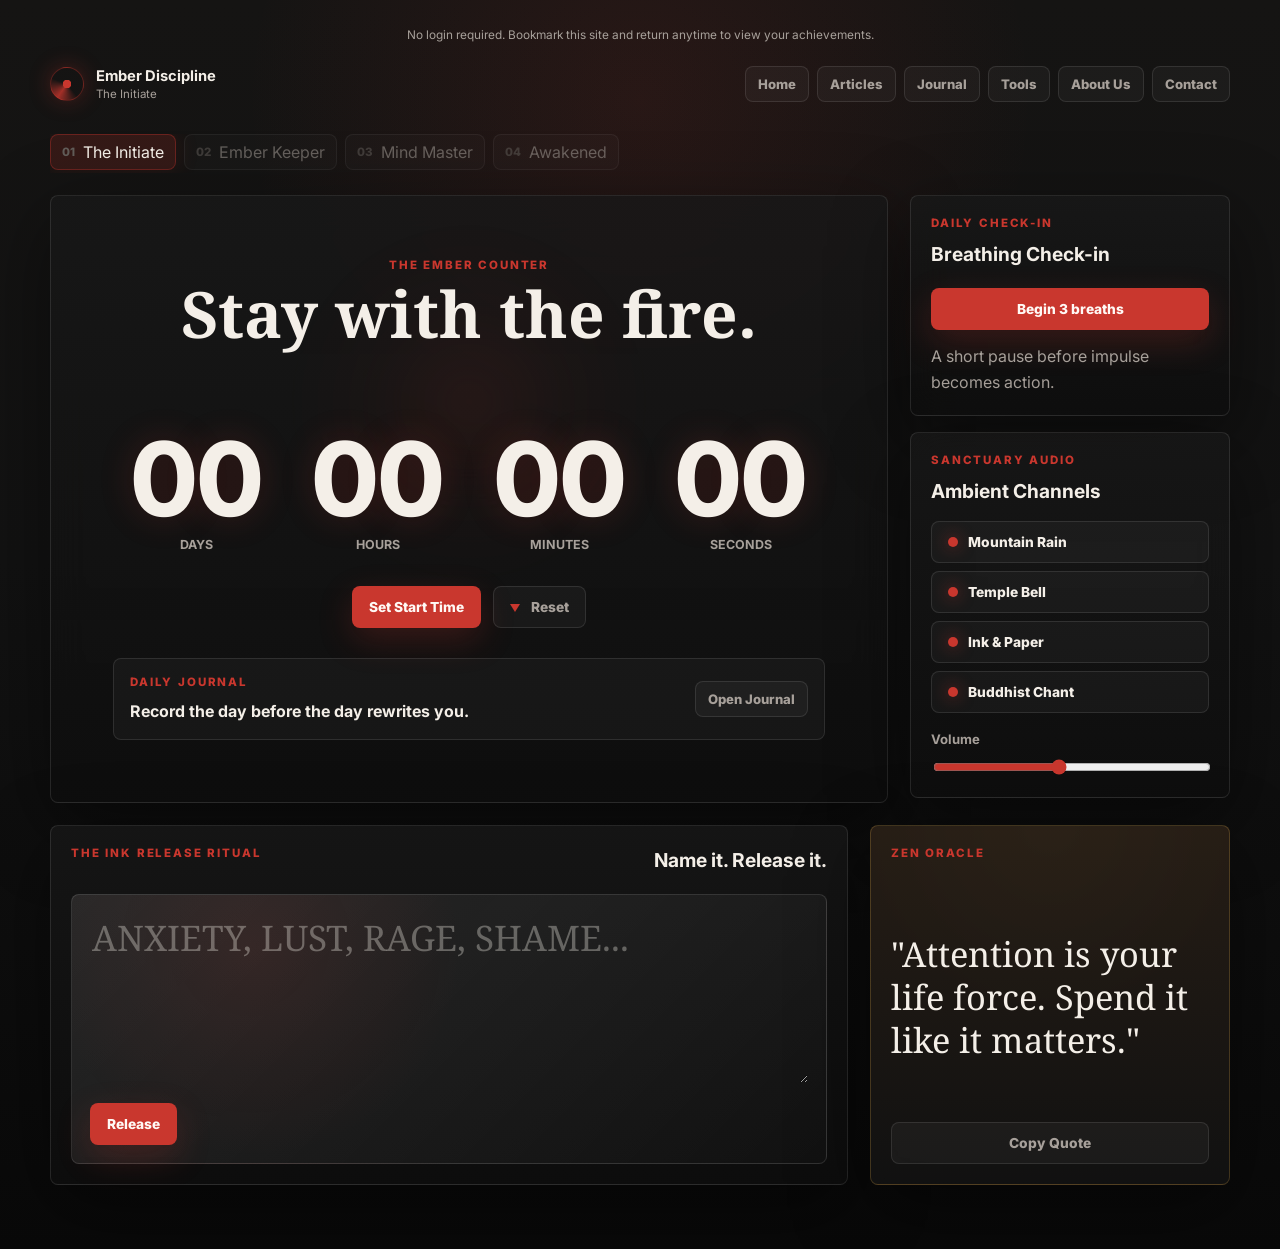
==== index.html @ 7291cd8a "Initial dopamine detox site" ====
<!doctype html>
<html lang="en">
<head>
  <meta charset="utf-8">
  <meta name="viewport" content="width=device-width, initial-scale=1">
  <meta name="description" content="A private dopamine detox, habit-change, and self-improvement tool stored locally in your browser.">
  <title>Ember Discipline | Dopamine Detox</title>
  <link rel="preconnect" href="https://fonts.googleapis.com">
  <link rel="preconnect" href="https://fonts.gstatic.com" crossorigin>
  <link href="https://fonts.googleapis.com/css2?family=Inter:wght@400;500;600;700;800&family=Noto+Serif:wght@500;700&display=swap" rel="stylesheet">
  <link rel="stylesheet" href="styles.css?v=20260625-7">
  <script src="main.js?v=20260625-7" defer></script>
  <script type="application/ld+json">
    {
      "@context": "https://schema.org",
      "@type": "WebApplication",
      "name": "Ember Discipline",
      "applicationCategory": "HealthApplication",
      "description": "A privacy-first self-improvement tool for people who want to plan better, break harmful habits, manage urges, and build long-term discipline without creating an account.",
      "operatingSystem": "Any",
      "offers": {
        "@type": "Offer",
        "price": "0",
        "priceCurrency": "USD"
      }
    }
  </script>
</head>
<body>
  <div class="ambient-bg" aria-hidden="true"></div>
  <div class="grain-layer" aria-hidden="true"></div>

  <main class="app-shell">
    <p class="privacy-note">
      No login required. Bookmark this site and return anytime to view your achievements.
    </p>

    <header class="topbar" aria-label="Site navigation">
      <a class="brand-mark" href="index.html" aria-label="Ember Discipline home">
        <span class="brand-symbol" aria-hidden="true"></span>
        <span>
          <strong>Ember Discipline</strong>
          <small id="current-rank-title">The Initiate</small>
        </span>
      </a>

      <nav class="main-nav" aria-label="Primary navigation">
        <a href="index.html">Home</a>
        <a href="articles.html">Articles</a>
        <a href="journal.html">Journal</a>
        <a href="tools.html">Tools</a>
        <a href="about.html">About Us</a>
        <a href="contact.html">Contact</a>
      </nav>
    </header>

    <section class="rank-strip" aria-label="Rank system">
      <nav class="rank-rail">
        <button class="rank-badge is-active" type="button" data-rank-index="0" data-min-days="0" title="The Initiate: the first quiet decision.">
          <span>01</span>
          The Initiate
        </button>
        <button class="rank-badge is-locked" type="button" data-rank-index="1" data-min-days="3" title="Locked until day 3.">
          <span>02</span>
          Ember Keeper
        </button>
        <button class="rank-badge is-locked" type="button" data-rank-index="2" data-min-days="7" title="Locked until day 7.">
          <span>03</span>
          Mind Master
        </button>
        <button class="rank-badge is-locked" type="button" data-rank-index="3" data-min-days="30" title="Locked until day 30.">
          <span>04</span>
          Awakened
        </button>
      </nav>
    </section>

    <section class="hero-grid" id="home" aria-label="Ember counter and sanctuary controls">
      <article class="counter-stage" id="ember-counter">
        <div class="ember-aura" id="ember-aura" aria-hidden="true"></div>
        <p class="section-kicker">The Ember Counter</p>
        <h1>Stay with the fire.</h1>

        <div class="timer-display" aria-live="polite">
          <div class="time-unit">
            <strong id="days">00</strong>
            <span>Days</span>
          </div>
          <div class="time-unit">
            <strong id="hours">00</strong>
            <span>Hours</span>
          </div>
          <div class="time-unit">
            <strong id="minutes">00</strong>
            <span>Minutes</span>
          </div>
          <div class="time-unit">
            <strong id="seconds">00</strong>
            <span>Seconds</span>
          </div>
        </div>

        <div class="counter-actions">
          <button class="primary-action" id="start-button" type="button">Set Start Time</button>
          <button class="reset-action" id="reset-button" type="button" aria-label="Reset current streak">
            <span aria-hidden="true"></span>
            Reset
          </button>
        </div>

        <section class="forum-teaser" aria-label="Journal preview">
          <div>
            <p class="section-kicker">Daily Journal</p>
            <h2>Record the day before the day rewrites you.</h2>
          </div>
          <a class="ghost-link" href="journal.html">Open Journal</a>
        </section>

        <div class="ad-slot ad-slot-wide" aria-label="Advertisement placeholder">
          <span>AdSense 728 x 90</span>
        </div>
      </article>

      <aside class="side-panel" aria-label="Sanctuary controls">
        <section class="mini-panel checkin-panel">
          <div>
            <p class="section-kicker">Daily Check-in</p>
            <h2>Breathing Check-in</h2>
          </div>
          <button class="breath-button" id="breath-button" type="button">
            Begin 3 breaths
          </button>
          <p class="soft-copy" id="checkin-status">A short pause before impulse becomes action.</p>
        </section>

        <section class="mini-panel audio-panel">
          <div>
            <p class="section-kicker">Sanctuary Audio</p>
            <h2>Ambient Channels</h2>
          </div>

          <div class="audio-list" aria-label="Ambient audio channels">
            <button class="audio-row" type="button" data-audio-channel="rain" aria-pressed="false" onclick="window.EmberDisciplineAudio.toggle('rain')">
              <span class="audio-icon" aria-hidden="true"></span>
              Mountain Rain
            </button>
            <button class="audio-row" type="button" data-audio-channel="bell" aria-pressed="false" onclick="window.EmberDisciplineAudio.toggle('bell')">
              <span class="audio-icon" aria-hidden="true"></span>
              Temple Bell
            </button>
            <button class="audio-row" type="button" data-audio-channel="paper" aria-pressed="false" onclick="window.EmberDisciplineAudio.toggle('paper')">
              <span class="audio-icon" aria-hidden="true"></span>
              Ink & Paper
            </button>
            <button class="audio-row" type="button" data-audio-channel="chant" aria-pressed="false" onclick="window.EmberDisciplineAudio.toggle('chant')">
              <span class="audio-icon" aria-hidden="true"></span>
              Buddhist Chant
            </button>
          </div>

          <label class="volume-control" for="sanctuary-volume">
            <span>Volume</span>
            <input id="sanctuary-volume" type="range" min="0" max="100" value="45">
          </label>

          <audio id="audio-rain" preload="none" loop src=""></audio>
          <audio id="audio-bell" preload="none" loop src=""></audio>
          <audio id="audio-paper" preload="none" loop src=""></audio>
          <audio id="audio-chant" preload="none" loop src=""></audio>
        </section>

        <div class="ad-slot ad-slot-box" aria-label="Advertisement placeholder">
          <span>AdSense 300 x 250</span>
        </div>
      </aside>
    </section>

    <section class="ritual-grid" aria-label="Release ritual and oracle card">
      <article class="paper-panel" id="ink-release">
        <div class="panel-heading">
          <p class="section-kicker">The Ink Release Ritual</p>
          <h2>Name it. Release it.</h2>
        </div>
        <div class="paper-surface">
          <div class="release-stage" id="release-stage">
            <textarea id="release-input" placeholder="ANXIETY, LUST, RAGE, SHAME..." aria-label="Write the urge or emotion to release"></textarea>
            <p class="release-ink" id="release-ink" aria-hidden="true"></p>
            <p class="release-message" id="release-message" hidden>
              The urge has passed. You are back in control.
            </p>
          </div>
          <div class="release-actions">
            <button class="primary-action" id="release-button" type="button">Release</button>
            <button class="ghost-action" id="write-again-button" type="button" hidden>Write Again</button>
          </div>
        </div>
      </article>

      <article class="oracle-card" id="oracle-card">
        <p class="section-kicker">Zen Oracle</p>
        <figure class="oracle-image-wrap" id="inline-oracle-image-wrap" hidden>
          <img id="inline-oracle-image" alt="Zen oracle card artwork">
        </figure>
        <blockquote id="inline-oracle-quote">
          "The index of your potential is your self-control."
        </blockquote>
        <button class="ghost-action" id="inline-copy-quote" type="button">Copy Quote</button>
      </article>
    </section>
  </main>

  <section class="ritual-overlay" id="breathing-overlay" hidden aria-live="polite" aria-label="Breathing ritual">
    <div class="breathing-dialog">
      <div class="breathing-bubble" id="breathing-bubble" aria-hidden="true"></div>
      <p class="section-kicker">Breathing Ritual</p>
      <h2 id="breathing-phase">Inhale</h2>
      <p id="breathing-progress">Cycle 1 of 3</p>
    </div>
  </section>

  <section class="ritual-overlay" id="oracle-overlay" hidden aria-label="Zen oracle card">
    <article class="oracle-modal">
      <button class="modal-close" id="close-oracle" type="button" aria-label="Close oracle card">×</button>
      <p class="section-kicker">Zen Oracle Card</p>
      <figure class="oracle-image-wrap modal-oracle-image-wrap" id="modal-oracle-image-wrap" hidden>
        <img id="modal-oracle-image" alt="Zen oracle card artwork">
      </figure>
      <blockquote id="modal-oracle-quote">
        "The index of your potential is your self-control."
      </blockquote>
      <button class="primary-action" id="modal-copy-quote" type="button">Copy Quote</button>
    </article>
  </section>
</body>
</html>
---- styles.css ----
:root {
  --bg: #121212;
  --bg-deep: #090909;
  --surface: rgba(24, 24, 24, 0.78);
  --surface-strong: rgba(32, 30, 29, 0.92);
  --paper: rgba(230, 224, 211, 0.08);
  --line: rgba(255, 255, 255, 0.1);
  --line-strong: rgba(201, 55, 46, 0.36);
  --text: #f4efe8;
  --muted: #a7a09a;
  --dim: #625d59;
  --cinnabar: #c9372e;
  --cinnabar-soft: rgba(201, 55, 46, 0.18);
  --gold: #d8a84a;
  --shadow: 0 24px 80px rgba(0, 0, 0, 0.44);
  --radius: 8px;
  --content: min(1180px, calc(100vw - 32px));
  color-scheme: dark;
}

* {
  box-sizing: border-box;
}

html {
  min-height: 100%;
  background: var(--bg);
}

body {
  min-height: 100vh;
  margin: 0;
  overflow-x: hidden;
  font-family: Inter, system-ui, -apple-system, BlinkMacSystemFont, "Segoe UI", sans-serif;
  color: var(--text);
  background: radial-gradient(circle at 50% 8%, rgba(201, 55, 46, 0.11), transparent 30%),
    linear-gradient(180deg, #151413 0%, var(--bg) 45%, var(--bg-deep) 100%);
}

button,
textarea,
input {
  font: inherit;
}

button {
  color: inherit;
}

/* EN: Slow Cyber Zen atmospheric wash. CN: 缓慢流动的禅意科技背景。 */
.ambient-bg {
  position: fixed;
  inset: -20%;
  z-index: -3;
  background:
    radial-gradient(circle at 16% 18%, rgba(201, 55, 46, 0.16), transparent 28%),
    radial-gradient(circle at 78% 72%, rgba(216, 168, 74, 0.08), transparent 24%),
    linear-gradient(120deg, transparent, rgba(255, 255, 255, 0.035), transparent);
  filter: blur(28px);
  opacity: 0.88;
  animation: drift 18s ease-in-out infinite alternate;
}

.grain-layer {
  position: fixed;
  inset: 0;
  z-index: -2;
  pointer-events: none;
  opacity: 0.22;
  background-image:
    linear-gradient(rgba(255, 255, 255, 0.025) 1px, transparent 1px),
    linear-gradient(90deg, rgba(255, 255, 255, 0.018) 1px, transparent 1px);
  background-size: 44px 44px;
  mask-image: radial-gradient(circle at center, black 0%, transparent 78%);
}

.app-shell {
  width: var(--content);
  margin: 0 auto;
  padding: 28px 0 64px;
}

.privacy-note {
  margin: 0 0 12px;
  color: var(--muted);
  font-size: 0.74rem;
  text-align: center;
}

.topbar {
  display: flex;
  align-items: center;
  justify-content: space-between;
  gap: 20px;
  padding: 12px 0 32px;
}

.main-nav {
  display: flex;
  align-items: center;
  gap: 8px;
  flex-wrap: wrap;
  justify-content: flex-end;
}

.main-nav a,
.ghost-link {
  min-height: 36px;
  display: inline-flex;
  align-items: center;
  justify-content: center;
  border: 1px solid var(--line);
  border-radius: var(--radius);
  padding: 0 12px;
  color: var(--muted);
  background: rgba(255, 255, 255, 0.035);
  text-decoration: none;
  font-size: 0.82rem;
  font-weight: 800;
}

.main-nav a:hover,
.main-nav a[aria-current="page"],
.ghost-link:hover {
  border-color: var(--line-strong);
  color: var(--text);
}

.rank-strip {
  margin-bottom: 22px;
}

.brand-mark {
  display: inline-flex;
  align-items: center;
  gap: 12px;
  color: inherit;
  text-decoration: none;
}

.brand-symbol {
  width: 34px;
  height: 34px;
  border: 1px solid var(--line-strong);
  border-radius: 50%;
  background: radial-gradient(circle, var(--cinnabar) 0 18%, transparent 20%),
    conic-gradient(from 140deg, transparent, rgba(201, 55, 46, 0.8), transparent 42%);
  box-shadow: 0 0 22px rgba(201, 55, 46, 0.28);
}

.brand-mark strong,
.brand-mark small {
  display: block;
}

.brand-mark strong {
  font-size: 0.92rem;
  letter-spacing: 0;
}

.brand-mark small {
  margin-top: 2px;
  color: var(--muted);
  font-size: 0.72rem;
}

.rank-rail {
  display: flex;
  gap: 8px;
  overflow-x: auto;
  padding-bottom: 3px;
}

.rank-badge {
  display: inline-flex;
  align-items: center;
  gap: 8px;
  min-height: 36px;
  white-space: nowrap;
  border: 1px solid var(--line);
  border-radius: var(--radius);
  padding: 0 11px;
  background: rgba(255, 255, 255, 0.035);
  color: var(--muted);
  cursor: default;
}

.rank-badge span {
  color: var(--dim);
  font-size: 0.72rem;
  font-weight: 800;
}

.rank-badge.is-active {
  border-color: var(--line-strong);
  background: var(--cinnabar-soft);
  color: var(--text);
  box-shadow: 0 0 24px rgba(201, 55, 46, 0.14);
}

.rank-badge.is-achieved {
  border-color: rgba(201, 55, 46, 0.22);
  color: #d9d0ca;
  background: rgba(201, 55, 46, 0.07);
}

.rank-badge.is-locked {
  opacity: 0.54;
}

.rank-badge[data-rank-index="3"].is-active {
  border-color: rgba(216, 168, 74, 0.66);
  background: rgba(216, 168, 74, 0.12);
  box-shadow: 0 0 30px rgba(216, 168, 74, 0.22);
  animation: awakenedBreath 3.8s ease-in-out infinite;
}

.hero-grid {
  display: grid;
  grid-template-columns: minmax(0, 1fr) 320px;
  gap: 22px;
  align-items: start;
}

.counter-stage,
.mini-panel,
.paper-panel,
.oracle-card {
  border: 1px solid var(--line);
  border-radius: var(--radius);
  background: linear-gradient(180deg, var(--surface), rgba(14, 14, 14, 0.76));
  box-shadow: var(--shadow);
  backdrop-filter: blur(18px);
}

.counter-stage {
  position: relative;
  overflow: hidden;
  min-height: 580px;
  padding: clamp(30px, 5vw, 62px);
  text-align: center;
}

.ember-aura {
  position: absolute;
  top: 34%;
  left: 50%;
  width: min(58vw, 560px);
  aspect-ratio: 1;
  transform: translate(-50%, -50%) scale(var(--ember-scale, 0.72));
  border-radius: 50%;
  background: radial-gradient(circle, rgba(201, 55, 46, 0.28), rgba(201, 55, 46, 0.09) 32%, transparent 65%);
  filter: blur(18px);
  opacity: var(--ember-opacity, 0.35);
  animation: emberPulse 5s ease-in-out infinite;
}

.counter-stage > *:not(.ember-aura) {
  position: relative;
  z-index: 1;
}

.section-kicker {
  margin: 0 0 12px;
  color: var(--cinnabar);
  font-size: 0.72rem;
  font-weight: 800;
  letter-spacing: 0.16em;
  text-transform: uppercase;
}

h1,
h2 {
  margin: 0;
  letter-spacing: 0;
}

h1 {
  font-family: "Noto Serif", Georgia, serif;
  font-size: clamp(2.15rem, 5vw, 4.9rem);
  line-height: 0.95;
}

h2 {
  font-size: 1.2rem;
}

.timer-display {
  display: grid;
  grid-template-columns: repeat(4, minmax(0, 1fr));
  gap: 14px;
  margin: clamp(42px, 8vw, 88px) auto 34px;
}

.time-unit {
  min-width: 0;
}

.time-unit strong {
  display: block;
  font-size: clamp(2.45rem, 8vw, 7rem);
  line-height: 0.9;
  font-weight: 800;
  font-variant-numeric: tabular-nums;
  text-shadow: 0 0 34px rgba(201, 55, 46, 0.22);
}

.time-unit span {
  display: block;
  margin-top: 12px;
  color: var(--muted);
  font-size: 0.78rem;
  font-weight: 700;
  text-transform: uppercase;
}

.counter-actions {
  display: flex;
  justify-content: center;
  align-items: center;
  gap: 12px;
  flex-wrap: wrap;
}

.primary-action,
.ghost-action,
.breath-button,
.reset-action,
.audio-row {
  min-height: 42px;
  border-radius: var(--radius);
  border: 1px solid transparent;
  padding: 0 16px;
  font-size: 0.86rem;
  font-weight: 800;
  cursor: pointer;
  transition: transform 180ms ease, border-color 180ms ease, background 180ms ease, opacity 180ms ease;
}

.primary-action,
.breath-button {
  background: var(--cinnabar);
  color: #fff9f5;
  box-shadow: 0 12px 34px rgba(201, 55, 46, 0.22);
}

.primary-action.as-link {
  display: inline-flex;
  align-items: center;
  justify-content: center;
  text-decoration: none;
}

.primary-action:hover,
.breath-button:hover,
.ghost-action:hover,
.reset-action:hover,
.audio-row:hover {
  transform: translateY(-1px);
}

.reset-action,
.ghost-action {
  border-color: var(--line);
  background: rgba(255, 255, 255, 0.04);
  color: var(--muted);
}

.reset-action span {
  display: inline-block;
  width: 0;
  height: 0;
  margin-right: 8px;
  border-left: 5px solid transparent;
  border-right: 5px solid transparent;
  border-top: 8px solid var(--cinnabar);
  vertical-align: middle;
}

.ad-slot {
  display: grid;
  place-items: center;
  border: 1px dashed rgba(255, 255, 255, 0.2);
  border-radius: var(--radius);
  color: rgba(255, 255, 255, 0.42);
  background: rgba(255, 255, 255, 0.025);
  font-size: 0.78rem;
  text-transform: uppercase;
}

.ad-slot.is-hidden {
  display: none;
}

.ad-slot-wide {
  width: min(100%, 728px);
  height: 90px;
  margin: 34px auto 0;
}

.side-panel {
  display: grid;
  gap: 16px;
}

.mini-panel,
.paper-panel,
.oracle-card {
  padding: 20px;
}

.soft-copy {
  margin: 14px 0 0;
  color: var(--muted);
  line-height: 1.6;
}

.breath-button {
  width: 100%;
  margin-top: 22px;
}

.audio-list {
  display: grid;
  gap: 8px;
  margin-top: 18px;
}

.audio-row {
  display: flex;
  align-items: center;
  gap: 10px;
  width: 100%;
  border-color: var(--line);
  background: rgba(255, 255, 255, 0.035);
  color: var(--text);
  text-align: left;
}

.audio-row.is-playing {
  border-color: var(--line-strong);
  background: rgba(201, 55, 46, 0.12);
  box-shadow: 0 0 20px rgba(201, 55, 46, 0.12);
}

.audio-icon {
  width: 10px;
  height: 10px;
  border-radius: 50%;
  background: var(--cinnabar);
  box-shadow: 0 0 16px rgba(201, 55, 46, 0.6);
}

.audio-row.is-playing .audio-icon {
  animation: audioPulse 1.4s ease-in-out infinite;
}

audio {
  display: none;
}

.volume-control {
  display: grid;
  gap: 10px;
  margin-top: 18px;
  color: var(--muted);
  font-size: 0.82rem;
  font-weight: 700;
}

input[type="range"] {
  width: 100%;
  accent-color: var(--cinnabar);
}

.ad-slot-box {
  width: 300px;
  max-width: 100%;
  height: 250px;
}

.forum-teaser {
  display: flex;
  align-items: center;
  justify-content: space-between;
  gap: 16px;
  width: min(100%, 728px);
  margin: 30px auto 0;
  padding: 16px;
  border: 1px solid var(--line);
  border-radius: var(--radius);
  background: rgba(255, 255, 255, 0.035);
  text-align: left;
}

.forum-teaser h2 {
  font-size: 1rem;
  line-height: 1.35;
}

.ritual-grid {
  display: grid;
  grid-template-columns: minmax(0, 1fr) 360px;
  gap: 22px;
  margin-top: 22px;
}

.panel-heading {
  display: flex;
  justify-content: space-between;
  gap: 18px;
  align-items: end;
}

.paper-surface {
  margin-top: 22px;
  min-height: 260px;
  border: 1px solid rgba(255, 255, 255, 0.12);
  border-radius: var(--radius);
  padding: 18px;
  background:
    linear-gradient(135deg, rgba(255, 255, 255, 0.09), rgba(255, 255, 255, 0.02)),
    radial-gradient(circle at 24% 20%, rgba(201, 55, 46, 0.1), transparent 34%);
}

.release-stage {
  position: relative;
  min-height: 170px;
}

.release-stage.needs-attention {
  animation: attentionPulse 360ms ease;
}

textarea {
  width: 100%;
  min-height: 170px;
  resize: vertical;
  border: 0;
  outline: 0;
  color: var(--text);
  background: transparent;
  font-family: "Noto Serif", Georgia, serif;
  font-size: clamp(1.35rem, 3vw, 2.2rem);
  line-height: 1.25;
}

textarea::placeholder {
  color: rgba(244, 239, 232, 0.34);
}

.release-ink,
.release-message {
  position: absolute;
  inset: 0;
  display: grid;
  place-items: center;
  margin: 0;
  text-align: center;
  pointer-events: none;
}

.release-ink {
  padding: 16px;
  overflow-wrap: anywhere;
  color: var(--text);
  font-family: "Noto Serif", Georgia, serif;
  font-size: clamp(1.6rem, 4vw, 3.5rem);
  line-height: 1.12;
  opacity: 0;
  transform: translateY(8px) scale(0.98);
  filter: blur(0);
}

.release-message {
  color: #f1ddd6;
  font-family: "Noto Serif", Georgia, serif;
  font-size: clamp(1.1rem, 2.8vw, 1.7rem);
  line-height: 1.35;
  opacity: 0;
}

.release-stage.is-releasing textarea,
.release-stage.is-complete textarea {
  opacity: 0;
}

.release-stage.is-releasing .release-ink {
  animation: inkSmoke 2s ease-in forwards;
}

.release-stage.is-complete .release-message {
  opacity: 1;
  animation: messageRise 800ms ease-out both;
}

.release-actions {
  display: flex;
  gap: 10px;
  flex-wrap: wrap;
  margin-top: 16px;
}

button:disabled {
  cursor: wait;
  opacity: 0.62;
}

.oracle-card {
  min-height: 320px;
  display: flex;
  flex-direction: column;
  justify-content: space-between;
  border-color: rgba(216, 168, 74, 0.24);
  background:
    linear-gradient(180deg, rgba(42, 32, 23, 0.88), rgba(18, 18, 18, 0.88)),
    radial-gradient(circle at top, rgba(216, 168, 74, 0.2), transparent 50%);
}

.oracle-image-wrap {
  margin: 22px 0 0;
  border: 1px solid rgba(216, 168, 74, 0.24);
  border-radius: var(--radius);
  overflow: hidden;
  background: rgba(255, 255, 255, 0.04);
}

.oracle-image-wrap img {
  display: block;
  width: 100%;
  aspect-ratio: 3 / 4;
  object-fit: cover;
}

.modal-oracle-image-wrap {
  width: min(240px, 70vw);
  margin: 22px auto 0;
}

.articles-section,
.forum-section,
.utility-section,
.about-section,
.contact-section {
  margin-top: 22px;
  border: 1px solid var(--line);
  border-radius: var(--radius);
  background: linear-gradient(180deg, var(--surface), rgba(14, 14, 14, 0.76));
  box-shadow: var(--shadow);
  backdrop-filter: blur(18px);
  padding: 22px;
}

.articles-list {
  display: grid;
  gap: 14px;
  margin-top: 18px;
}

.seo-article {
  border: 1px solid var(--line);
  border-radius: var(--radius);
  background: rgba(255, 255, 255, 0.035);
  padding: 18px;
}

.seo-article h3 {
  margin: 0 0 10px;
  font-size: 1.15rem;
}

.seo-article p {
  color: #d9d0ca;
  line-height: 1.75;
}

.article-keywords {
  margin-top: 14px;
  color: var(--muted);
  font-size: 0.78rem;
}

.owner-editor {
  margin-top: 18px;
  border: 1px solid var(--line);
  border-radius: var(--radius);
  background: rgba(255, 255, 255, 0.025);
  padding: 12px 14px;
}

.owner-editor summary {
  cursor: pointer;
  color: var(--muted);
  font-weight: 800;
}

.owner-editor-grid {
  display: grid;
  gap: 10px;
  margin-top: 14px;
}

.owner-editor-grid textarea {
  min-height: 180px;
  border: 1px solid var(--line);
  border-radius: var(--radius);
  padding: 12px;
  font-family: Inter, system-ui, sans-serif;
  font-size: 0.95rem;
  background: rgba(255, 255, 255, 0.04);
}

.about-section {
  display: grid;
  grid-template-columns: minmax(340px, 0.9fr) minmax(0, 1.55fr);
  align-items: start;
  gap: clamp(28px, 5vw, 64px);
}

.about-section h1 {
  max-width: 10ch;
  font-size: clamp(2.45rem, 3.5vw, 4.1rem);
  line-height: 1.02;
  overflow-wrap: normal;
}

.about-copy {
  display: grid;
  gap: clamp(16px, 2.4vw, 30px);
  padding-top: 26px;
}

.about-copy p {
  margin: 0;
  color: #d9d0ca;
  line-height: 1.78;
  max-width: 74ch;
}

.forum-layout {
  display: grid;
  grid-template-columns: minmax(0, 1fr);
  gap: 18px;
  margin-top: 22px;
}

.forum-auth-panel,
.forum-compose-panel,
.forum-post,
.tool-placeholder {
  border: 1px solid var(--line);
  border-radius: var(--radius);
  background: rgba(255, 255, 255, 0.035);
  padding: 16px;
}

.forum-auth-panel h3,
.forum-compose-panel h3,
.forum-post h3,
.tool-placeholder h3 {
  margin: 0 0 10px;
  font-size: 1rem;
}

.form-grid,
.forum-compose-panel,
.adsense-control {
  display: grid;
  gap: 10px;
}

input[type="text"],
input[type="password"] {
  width: 100%;
  min-height: 42px;
  border: 1px solid var(--line);
  border-radius: var(--radius);
  padding: 0 12px;
  color: var(--text);
  background: rgba(255, 255, 255, 0.04);
  outline: none;
}

input[type="text"]:focus,
input[type="password"]:focus,
textarea:focus {
  border-color: var(--line-strong);
  box-shadow: 0 0 0 3px rgba(201, 55, 46, 0.1);
}

.forum-compose-panel textarea {
  min-height: 130px;
  border: 1px solid var(--line);
  border-radius: var(--radius);
  padding: 12px;
  font-family: Inter, system-ui, sans-serif;
  font-size: 0.95rem;
  background: rgba(255, 255, 255, 0.04);
}

.forum-posts {
  display: grid;
  gap: 12px;
  margin-top: 18px;
}

.forum-post-meta,
.forum-reply-meta {
  color: var(--muted);
  font-size: 0.78rem;
}

.forum-post-body,
.forum-reply-body {
  color: #d9d0ca;
  line-height: 1.6;
}

.forum-replies {
  display: grid;
  gap: 8px;
  margin-top: 12px;
  padding-left: 14px;
  border-left: 1px solid var(--line);
}

.forum-reply {
  padding: 10px;
  border-radius: var(--radius);
  background: rgba(255, 255, 255, 0.035);
}

.forum-reply-form {
  display: grid;
  gap: 8px;
  margin-top: 12px;
}

.forum-reply-form textarea {
  min-height: 88px;
  border: 1px solid var(--line);
  border-radius: var(--radius);
  padding: 10px;
  font-family: Inter, system-ui, sans-serif;
  font-size: 0.9rem;
  background: rgba(255, 255, 255, 0.04);
}

.utility-section {
  display: grid;
  grid-template-columns: minmax(0, 1fr) 360px;
  gap: 22px;
}

.tool-actions {
  display: flex;
  gap: 10px;
  flex-wrap: wrap;
}

.contact-section {
  display: flex;
  align-items: center;
  justify-content: space-between;
  gap: 18px;
  flex-wrap: wrap;
}

.oracle-card blockquote {
  margin: 34px 0;
  font-family: "Noto Serif", Georgia, serif;
  font-size: clamp(1.5rem, 3vw, 2.15rem);
  line-height: 1.25;
}

.ritual-overlay {
  position: fixed;
  inset: 0;
  z-index: 20;
  display: grid;
  place-items: center;
  padding: 22px;
  background: rgba(5, 5, 5, 0.72);
  backdrop-filter: blur(18px);
}

.ritual-overlay[hidden] {
  display: none;
}

.breathing-dialog,
.oracle-modal {
  width: min(100%, 460px);
  border: 1px solid var(--line-strong);
  border-radius: var(--radius);
  background: linear-gradient(180deg, rgba(28, 25, 24, 0.95), rgba(10, 10, 10, 0.95));
  box-shadow: 0 30px 100px rgba(0, 0, 0, 0.58);
  text-align: center;
}

.breathing-dialog {
  padding: 42px 24px;
}

.breathing-bubble {
  width: 148px;
  height: 148px;
  margin: 0 auto 24px;
  border-radius: 50%;
  border: 1px solid rgba(201, 55, 46, 0.42);
  background: radial-gradient(circle, rgba(201, 55, 46, 0.24), rgba(201, 55, 46, 0.06) 62%, transparent 70%);
  box-shadow: 0 0 46px rgba(201, 55, 46, 0.22);
  transition: transform 900ms ease, opacity 900ms ease;
}

.breathing-bubble[data-phase="inhale"] {
  transform: scale(1.18);
}

.breathing-bubble[data-phase="hold"] {
  transform: scale(1.18);
  opacity: 0.84;
}

.breathing-bubble[data-phase="exhale"] {
  transform: scale(0.78);
  opacity: 0.68;
}

.breathing-dialog h2 {
  font-family: "Noto Serif", Georgia, serif;
  font-size: clamp(2rem, 6vw, 3.5rem);
}

.breathing-dialog p:last-child {
  color: var(--muted);
}

.oracle-modal {
  position: relative;
  padding: 34px 24px 28px;
  border-color: rgba(216, 168, 74, 0.34);
}

.oracle-modal blockquote {
  margin: 28px 0;
  font-family: "Noto Serif", Georgia, serif;
  font-size: clamp(1.55rem, 5vw, 2.45rem);
  line-height: 1.22;
}

.modal-close {
  position: absolute;
  top: 10px;
  right: 10px;
  width: 34px;
  height: 34px;
  border: 1px solid var(--line);
  border-radius: var(--radius);
  background: rgba(255, 255, 255, 0.04);
  color: var(--muted);
  cursor: pointer;
}

@keyframes drift {
  from {
    transform: translate3d(-2%, -1%, 0) scale(1);
  }
  to {
    transform: translate3d(2%, 1%, 0) scale(1.05);
  }
}

@keyframes emberPulse {
  0%,
  100% {
    transform: translate(-50%, -50%) scale(calc(var(--ember-scale, 0.72) * 0.96));
    opacity: calc(var(--ember-opacity, 0.35) * 0.8);
  }
  50% {
    transform: translate(-50%, -50%) scale(calc(var(--ember-scale, 0.72) * 1.05));
    opacity: var(--ember-opacity, 0.35);
  }
}

@keyframes awakenedBreath {
  0%,
  100% {
    box-shadow: 0 0 22px rgba(216, 168, 74, 0.16);
  }
  50% {
    box-shadow: 0 0 34px rgba(216, 168, 74, 0.34);
  }
}

@keyframes inkSmoke {
  0% {
    opacity: 0;
    transform: translateY(8px) scale(0.98);
    filter: blur(0);
  }
  18% {
    opacity: 1;
  }
  100% {
    opacity: 0;
    transform: translateY(-38px) scale(1.08);
    filter: blur(16px);
    letter-spacing: 0.14em;
  }
}

@keyframes messageRise {
  from {
    opacity: 0;
    transform: translateY(12px);
  }
  to {
    opacity: 1;
    transform: translateY(0);
  }
}

@keyframes attentionPulse {
  0%,
  100% {
    box-shadow: none;
  }
  50% {
    box-shadow: inset 0 0 0 1px rgba(201, 55, 46, 0.45), 0 0 28px rgba(201, 55, 46, 0.16);
  }
}

@keyframes audioPulse {
  0%,
  100% {
    transform: scale(0.8);
    opacity: 0.55;
  }
  50% {
    transform: scale(1.25);
    opacity: 1;
  }
}

@media (max-width: 960px) {
  .topbar,
  .hero-grid,
  .ritual-grid,
  .forum-layout,
  .utility-section,
  .about-section {
    grid-template-columns: 1fr;
  }

  .topbar {
    display: grid;
  }

  .side-panel {
    grid-template-columns: repeat(2, minmax(0, 1fr));
  }

  .ad-slot-box {
    width: 100%;
  }
}

@media (max-width: 680px) {
  :root {
    --content: min(100vw - 22px, 1180px);
  }

  .app-shell {
    padding-top: 18px;
  }

  .counter-stage {
    min-height: auto;
    padding: 26px 16px;
  }

  .timer-display,
  .side-panel {
    grid-template-columns: 1fr 1fr;
  }

  .time-unit strong {
    font-size: clamp(2.2rem, 17vw, 4rem);
  }

  .rank-rail {
    width: 100%;
  }

  .paper-surface {
    min-height: 230px;
  }

  .main-nav,
  .forum-teaser,
  .contact-section {
    align-items: stretch;
    flex-direction: column;
  }

  .main-nav a,
  .ghost-link,
  .forum-teaser .ghost-link {
    width: 100%;
  }
}

@media (prefers-reduced-motion: reduce) {
  *,
  *::before,
  *::after {
    scroll-behavior: auto !important;
    animation-duration: 0.001ms !important;
    animation-iteration-count: 1 !important;
    transition-duration: 0.001ms !important;
  }
}
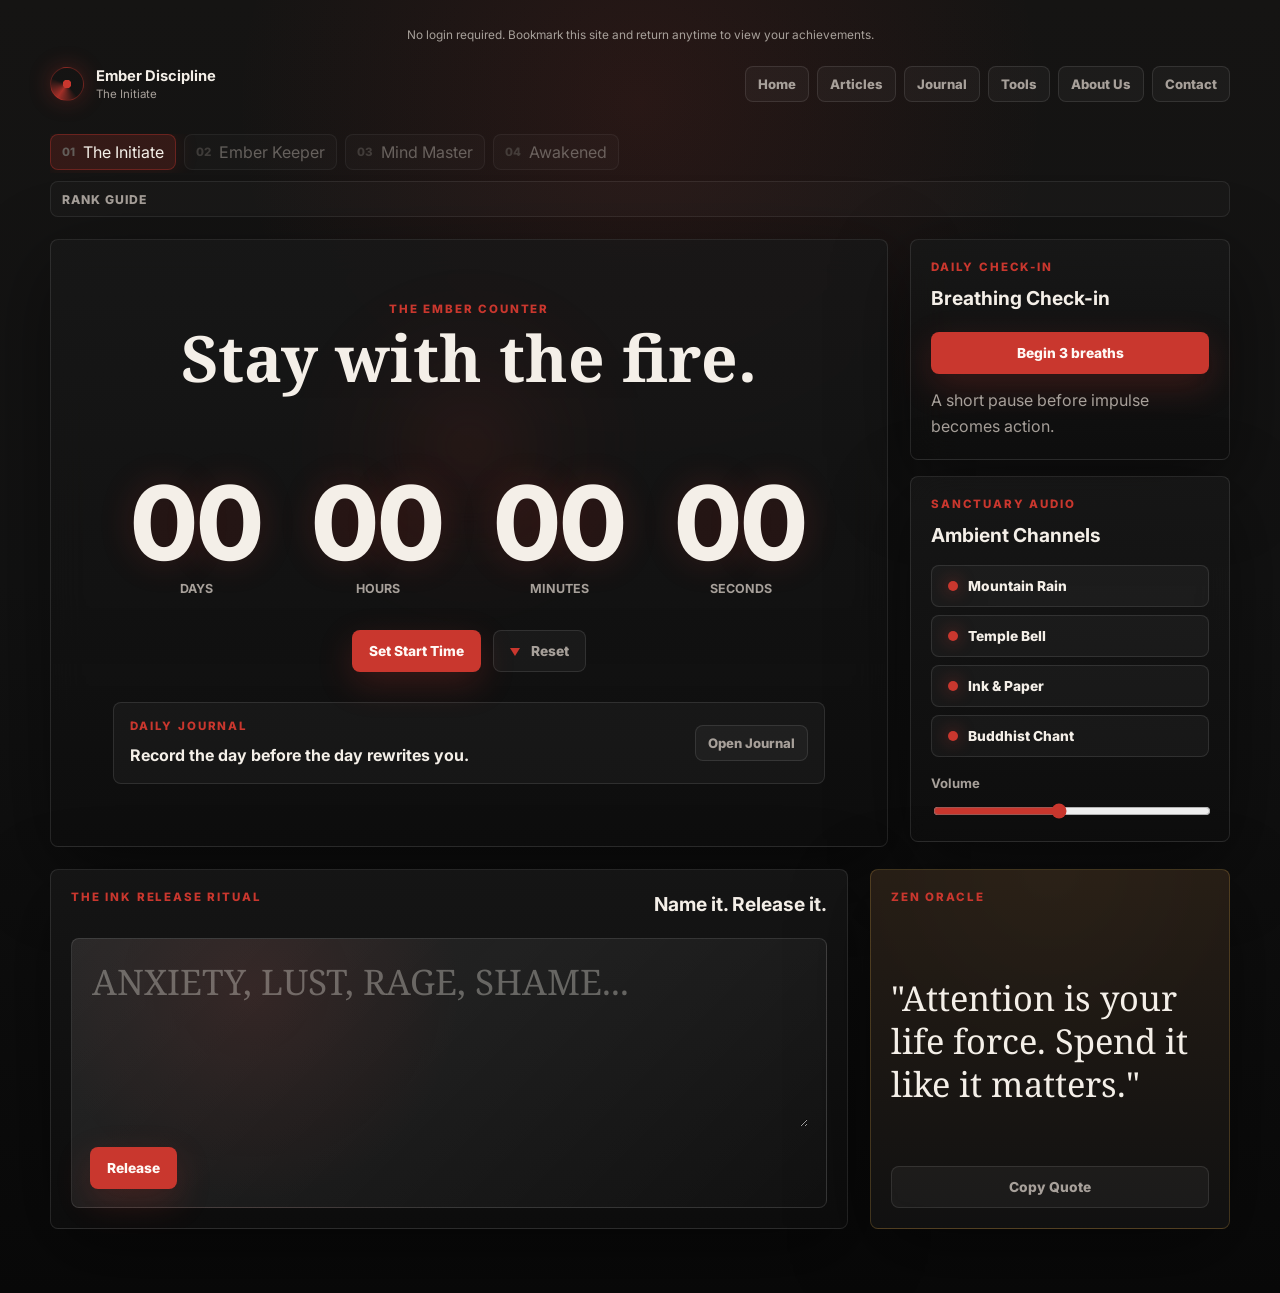
==== commit b73970ee: "Add rank guide to homepage" ====
--- a/index.html
+++ b/index.html
@@ -8,8 +8,8 @@
   <link rel="preconnect" href="https://fonts.googleapis.com">
   <link rel="preconnect" href="https://fonts.gstatic.com" crossorigin>
   <link href="https://fonts.googleapis.com/css2?family=Inter:wght@400;500;600;700;800&family=Noto+Serif:wght@500;700&display=swap" rel="stylesheet">
-  <link rel="stylesheet" href="styles.css?v=20260625-7">
-  <script src="main.js?v=20260625-7" defer></script>
+  <link rel="stylesheet" href="styles.css?v=20260626-5">
+  <script src="main.js?v=20260626-5" defer></script>
   <script type="application/ld+json">
     {
       "@context": "https://schema.org",
@@ -73,6 +73,15 @@
           Awakened
         </button>
       </nav>
+      <details class="rank-guide">
+        <summary>Rank Guide</summary>
+        <div class="rank-guide-grid" aria-label="Rank unlock standards">
+          <p><strong>0-2 days</strong><span>The Initiate</span></p>
+          <p><strong>3-6 days</strong><span>The Ember Keeper</span></p>
+          <p><strong>7-29 days</strong><span>The Mind Master</span></p>
+          <p><strong>30+ days</strong><span>The Awakened</span></p>
+        </div>
+      </details>
     </section>
 
     <section class="hero-grid" id="home" aria-label="Ember counter and sanctuary controls">
--- a/styles.css
+++ b/styles.css
@@ -215,6 +215,63 @@
   animation: awakenedBreath 3.8s ease-in-out infinite;
 }
 
+.rank-guide {
+  margin-top: 8px;
+  border: 1px solid rgba(255, 255, 255, 0.08);
+  border-radius: var(--radius);
+  background: rgba(255, 255, 255, 0.025);
+}
+
+.rank-guide summary {
+  min-height: 34px;
+  display: flex;
+  align-items: center;
+  padding: 0 11px;
+  color: var(--muted);
+  font-size: 0.76rem;
+  font-weight: 800;
+  letter-spacing: 0.08em;
+  text-transform: uppercase;
+  cursor: pointer;
+}
+
+.rank-guide[open] summary {
+  color: var(--text);
+}
+
+.rank-guide-grid {
+  display: grid;
+  grid-template-columns: repeat(4, minmax(0, 1fr));
+  gap: 1px;
+  border-top: 1px solid rgba(255, 255, 255, 0.08);
+  background: rgba(255, 255, 255, 0.06);
+}
+
+.rank-guide-grid p {
+  margin: 0;
+  padding: 12px;
+  background: rgba(18, 18, 18, 0.78);
+}
+
+.rank-guide-grid strong,
+.rank-guide-grid span {
+  display: block;
+}
+
+.rank-guide-grid strong {
+  color: var(--cinnabar);
+  font-size: 0.72rem;
+  letter-spacing: 0.06em;
+  text-transform: uppercase;
+}
+
+.rank-guide-grid span {
+  margin-top: 4px;
+  color: #ded6cf;
+  font-size: 0.84rem;
+  font-weight: 800;
+}
+
 .hero-grid {
   display: grid;
   grid-template-columns: minmax(0, 1fr) 320px;
@@ -455,6 +512,24 @@
   animation: audioPulse 1.4s ease-in-out infinite;
 }
 
+.persistent-audio-resume {
+  position: fixed;
+  right: 18px;
+  bottom: 18px;
+  z-index: 80;
+  min-height: 42px;
+  border: 1px solid rgba(201, 55, 46, 0.48);
+  border-radius: var(--radius);
+  padding: 0 16px;
+  background: rgba(18, 18, 18, 0.9);
+  color: #fff9f5;
+  font-size: 0.82rem;
+  font-weight: 800;
+  box-shadow: 0 16px 42px rgba(0, 0, 0, 0.34), 0 0 26px rgba(201, 55, 46, 0.18);
+  backdrop-filter: blur(14px);
+  cursor: pointer;
+}
+
 audio {
   display: none;
 }
@@ -628,12 +703,12 @@
 .oracle-image-wrap img {
   display: block;
   width: 100%;
-  aspect-ratio: 3 / 4;
+  aspect-ratio: 2 / 3;
   object-fit: cover;
 }
 
 .modal-oracle-image-wrap {
-  width: min(240px, 70vw);
+  width: min(420px, 82vw);
   margin: 22px auto 0;
 }
 
@@ -938,8 +1013,16 @@
 
 .oracle-modal {
   position: relative;
+  width: min(96vw, 620px);
   padding: 34px 24px 28px;
   border-color: rgba(216, 168, 74, 0.34);
+}
+
+.modal-oracle-image-wrap img {
+  aspect-ratio: auto;
+  max-height: min(72vh, 760px);
+  object-fit: contain;
+  background: #080808;
 }
 
 .oracle-modal blockquote {
@@ -1093,6 +1176,10 @@
     width: 100%;
   }
 
+  .rank-guide-grid {
+    grid-template-columns: 1fr 1fr;
+  }
+
   .paper-surface {
     min-height: 230px;
   }
